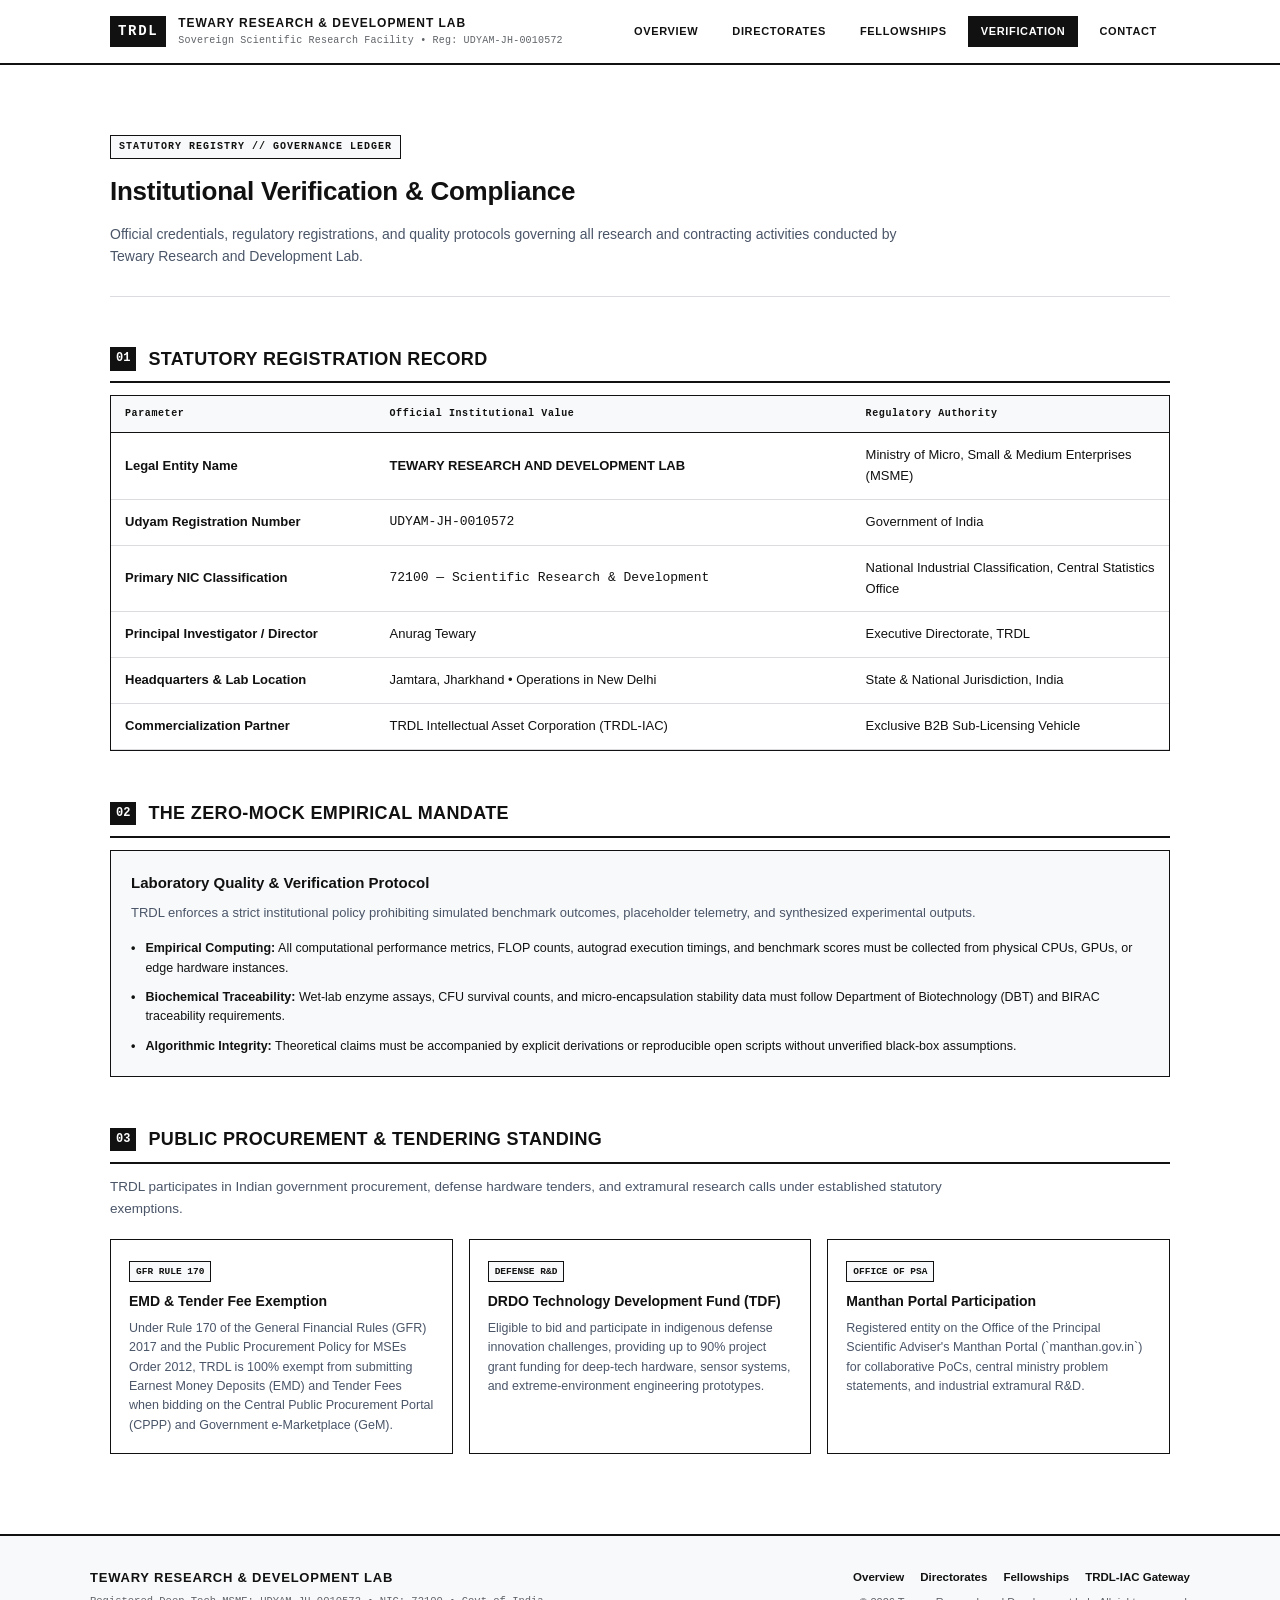
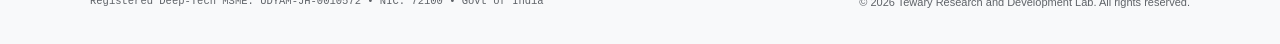
==== verification.html @ 32ca0531 "feat: initial release of TRDL sovereign website" ====
<!DOCTYPE html>
<html lang="en">
<head>
  <meta charset="UTF-8">
  <meta name="viewport" content="width=device-width, initial-scale=1.0">
  <title>Institutional Verification | Tewary Research and Development Lab (TRDL)</title>
  <meta name="description" content="Official statutory registry, governance records, and regulatory compliance standards of Tewary Research and Development Lab (TRDL).">
  <link rel="icon" type="image/svg+xml" href="assets/trdl_mark.svg">
  <link rel="stylesheet" href="styles.css">
</head>
<body>

  <!-- Top Institutional Bar -->
  <header class="top-nav">
    <div class="nav-inner">
      <div class="brand-group">
        <span class="brand-mark">TRDL</span>
        <div class="brand-meta">
          <span class="brand-title">TEWARY RESEARCH &amp; DEVELOPMENT LAB</span>
          <span class="brand-sub">Sovereign Scientific Research Facility &bull; Reg: UDYAM-JH-0010572</span>
        </div>
      </div>
      <nav class="nav-links">
        <a href="index.html">Overview</a>
        <a href="directorates.html">Directorates</a>
        <a href="fellowships.html">Fellowships</a>
        <a href="verification.html" class="active">Verification</a>
        <a href="index.html#contact">Contact</a>
      </nav>
    </div>
  </header>

  <main class="container">
    <section class="page-header">
      <div class="terminal-badge">STATUTORY REGISTRY // GOVERNANCE LEDGER</div>
      <h1 class="page-title">Institutional Verification &amp; Compliance</h1>
      <p class="page-lead">
        Official credentials, regulatory registrations, and quality protocols governing all research and contracting activities conducted by Tewary Research and Development Lab.
      </p>
    </section>

    <!-- Statutory Identifiers Table -->
    <section class="content-block">
      <div class="block-header">
        <span class="section-num">01</span>
        <h2>Statutory Registration Record</h2>
      </div>

      <div class="verification-table-wrap">
        <table class="verification-table">
          <thead>
            <tr>
              <th>Parameter</th>
              <th>Official Institutional Value</th>
              <th>Regulatory Authority</th>
            </tr>
          </thead>
          <tbody>
            <tr>
              <td class="param-name">Legal Entity Name</td>
              <td class="param-val"><strong>TEWARY RESEARCH AND DEVELOPMENT LAB</strong></td>
              <td>Ministry of Micro, Small &amp; Medium Enterprises (MSME)</td>
            </tr>
            <tr>
              <td class="param-name">Udyam Registration Number</td>
              <td class="param-val font-mono">UDYAM-JH-0010572</td>
              <td>Government of India</td>
            </tr>
            <tr>
              <td class="param-name">Primary NIC Classification</td>
              <td class="param-val font-mono">72100 &mdash; Scientific Research &amp; Development</td>
              <td>National Industrial Classification, Central Statistics Office</td>
            </tr>
            <tr>
              <td class="param-name">Principal Investigator / Director</td>
              <td class="param-val">Anurag Tewary</td>
              <td>Executive Directorate, TRDL</td>
            </tr>
            <tr>
              <td class="param-name">Headquarters &amp; Lab Location</td>
              <td class="param-val">Jamtara, Jharkhand &bull; Operations in New Delhi</td>
              <td>State &amp; National Jurisdiction, India</td>
            </tr>
            <tr>
              <td class="param-name">Commercialization Partner</td>
              <td class="param-val">TRDL Intellectual Asset Corporation (TRDL-IAC)</td>
              <td>Exclusive B2B Sub-Licensing Vehicle</td>
            </tr>
          </tbody>
        </table>
      </div>
    </section>

    <!-- Zero-Mock Standard -->
    <section class="content-block">
      <div class="block-header">
        <span class="section-num">02</span>
        <h2>The Zero-Mock Empirical Mandate</h2>
      </div>
      <div class="mandate-card">
        <h3>Laboratory Quality &amp; Verification Protocol</h3>
        <p>
          TRDL enforces a strict institutional policy prohibiting simulated benchmark outcomes, placeholder telemetry, and synthesized experimental outputs.
        </p>
        <div class="mandate-rules">
          <div class="rule-item">
            <span class="rule-bullet">&bull;</span>
            <div><strong>Empirical Computing:</strong> All computational performance metrics, FLOP counts, autograd execution timings, and benchmark scores must be collected from physical CPUs, GPUs, or edge hardware instances.</div>
          </div>
          <div class="rule-item">
            <span class="rule-bullet">&bull;</span>
            <div><strong>Biochemical Traceability:</strong> Wet-lab enzyme assays, CFU survival counts, and micro-encapsulation stability data must follow Department of Biotechnology (DBT) and BIRAC traceability requirements.</div>
          </div>
          <div class="rule-item">
            <span class="rule-bullet">&bull;</span>
            <div><strong>Algorithmic Integrity:</strong> Theoretical claims must be accompanied by explicit derivations or reproducible open scripts without unverified black-box assumptions.</div>
          </div>
        </div>
      </div>
    </section>

    <!-- Procurement & Tendering Standing -->
    <section class="content-block">
      <div class="block-header">
        <span class="section-num">03</span>
        <h2>Public Procurement &amp; Tendering Standing</h2>
      </div>
      <p class="section-intro">
        TRDL participates in Indian government procurement, defense hardware tenders, and extramural research calls under established statutory exemptions.
      </p>

      <div class="gov-schemes-grid">
        <div class="scheme-box">
          <div class="scheme-tag">GFR RULE 170</div>
          <h4>EMD &amp; Tender Fee Exemption</h4>
          <p>
            Under Rule 170 of the General Financial Rules (GFR) 2017 and the Public Procurement Policy for MSEs Order 2012, TRDL is 100% exempt from submitting Earnest Money Deposits (EMD) and Tender Fees when bidding on the Central Public Procurement Portal (CPPP) and Government e-Marketplace (GeM).
          </p>
        </div>

        <div class="scheme-box">
          <div class="scheme-tag">DEFENSE R&amp;D</div>
          <h4>DRDO Technology Development Fund (TDF)</h4>
          <p>
            Eligible to bid and participate in indigenous defense innovation challenges, providing up to 90% project grant funding for deep-tech hardware, sensor systems, and extreme-environment engineering prototypes.
          </p>
        </div>

        <div class="scheme-box">
          <div class="scheme-tag">OFFICE OF PSA</div>
          <h4>Manthan Portal Participation</h4>
          <p>
            Registered entity on the Office of the Principal Scientific Adviser's Manthan Portal (`manthan.gov.in`) for collaborative PoCs, central ministry problem statements, and industrial extramural R&amp;D.
          </p>
        </div>
      </div>
    </section>
  </main>

  <!-- Institutional Footer -->
  <footer class="footer">
    <div class="footer-inner">
      <div class="footer-col">
        <div class="footer-brand">TEWARY RESEARCH &amp; DEVELOPMENT LAB</div>
        <div class="footer-text">Registered Deep-Tech MSME: UDYAM-JH-0010572 &bull; NIC: 72100 &bull; Govt of India</div>
      </div>
      <div class="footer-col right">
        <div class="footer-links">
          <a href="index.html">Overview</a>
          <a href="directorates.html">Directorates</a>
          <a href="fellowships.html">Fellowships</a>
          <a href="https://trdl-iac.web.app" target="_blank" rel="noopener">TRDL-IAC Gateway</a>
        </div>
        <div class="copyright">&copy; 2026 Tewary Research and Development Lab. All rights reserved.</div>
      </div>
    </div>
  </footer>

</body>
</html>
---- styles.css ----
/* ==========================================================================
   TEWARY RESEARCH AND DEVELOPMENT LAB (TRDL) - OFFICIAL STYLESHEET
   Clean, Hyper-Objective, High-Contrast Scientific Terminal System
   ========================================================================== */

:root {
  --bg-primary: #ffffff;
  --bg-secondary: #f8f9fa;
  --bg-tertiary: #f1f3f4;
  --text-main: #111111;
  --text-secondary: #4a5568;
  --text-muted: #5f6368;
  --border-dark: #111111;
  --border-light: #dadce0;
  --accent-blue: #0d47a1;
  --accent-green: #1b5e20;
  --font-sans: -apple-system, BlinkMacSystemFont, "Segoe UI", Roboto, Helvetica, Arial, sans-serif;
  --font-mono: "JetBrains Mono", "Roboto Mono", "Courier New", Courier, monospace;
}

*, *::before, *::after {
  box-sizing: border-box;
  margin: 0;
  padding: 0;
}

body {
  background-color: var(--bg-primary);
  color: var(--text-main);
  font-family: var(--font-sans);
  font-size: 14px;
  line-height: 1.6;
  -webkit-font-smoothing: antialiased;
}

/* Common Typography & Layout */
a {
  color: inherit;
  text-decoration: none;
}

.container {
  max-width: 1100px;
  margin: 0 auto;
  padding: 32px 20px 80px 20px;
}

.font-mono {
  font-family: var(--font-mono);
}

/* Header & Navigation */
.top-nav {
  border-bottom: 2px solid var(--border-dark);
  background-color: var(--bg-primary);
  position: sticky;
  top: 0;
  z-index: 100;
}

.nav-inner {
  max-width: 1100px;
  margin: 0 auto;
  padding: 14px 20px;
  display: flex;
  justify-content: space-between;
  align-items: center;
  flex-wrap: wrap;
  gap: 16px;
}

.brand-group {
  display: flex;
  align-items: center;
  gap: 12px;
}

.brand-mark {
  background-color: var(--border-dark);
  color: #ffffff;
  font-family: var(--font-mono);
  font-weight: 800;
  font-size: 14px;
  padding: 4px 8px;
  letter-spacing: 0.12em;
}

.brand-meta {
  display: flex;
  flex-direction: column;
}

.brand-title {
  font-size: 12px;
  font-weight: 800;
  letter-spacing: 0.08em;
  text-transform: uppercase;
}

.brand-sub {
  font-size: 10px;
  color: var(--text-muted);
  font-family: var(--font-mono);
  letter-spacing: 0.02em;
}

.nav-links {
  display: flex;
  gap: 8px;
  flex-wrap: wrap;
}

.nav-links a {
  font-size: 11px;
  font-weight: 700;
  letter-spacing: 0.06em;
  text-transform: uppercase;
  padding: 6px 12px;
  border: 1px solid transparent;
  transition: all 0.15s ease;
}

.nav-links a:hover {
  border-color: var(--border-dark);
  background-color: var(--bg-secondary);
}

.nav-links a.active {
  background-color: var(--border-dark);
  color: #ffffff;
  border-color: var(--border-dark);
}

/* Terminal Badges & Headings */
.terminal-badge {
  display: inline-block;
  font-family: var(--font-mono);
  font-size: 10px;
  font-weight: 700;
  letter-spacing: 0.1em;
  padding: 3px 8px;
  background-color: var(--bg-secondary);
  border: 1px solid var(--border-dark);
  margin-bottom: 12px;
}

.hero-section {
  padding: 40px 0 32px 0;
  border-bottom: 1px solid var(--border-light);
}

.hero-title {
  font-size: 28px;
  font-weight: 800;
  line-height: 1.25;
  letter-spacing: -0.02em;
  margin-bottom: 16px;
  max-width: 900px;
}

.hero-lead {
  font-size: 15px;
  line-height: 1.6;
  color: var(--text-secondary);
  max-width: 860px;
  margin-bottom: 24px;
}

.page-header {
  padding: 36px 0 28px 0;
  border-bottom: 1px solid var(--border-light);
  margin-bottom: 32px;
}

.page-title {
  font-size: 26px;
  font-weight: 800;
  letter-spacing: -0.01em;
  margin-bottom: 10px;
}

.page-lead {
  font-size: 14px;
  color: var(--text-secondary);
  max-width: 800px;
}

/* Metadata Strip */
.meta-strip {
  display: grid;
  grid-template-columns: repeat(auto-fit, minmax(200px, 1fr));
  gap: 12px;
  background-color: var(--bg-secondary);
  border: 1px solid var(--border-dark);
  padding: 14px 18px;
  margin-top: 20px;
}

.meta-item {
  display: flex;
  flex-direction: column;
  gap: 3px;
}

.meta-label {
  font-family: var(--font-mono);
  font-size: 9px;
  font-weight: 700;
  color: var(--text-muted);
  letter-spacing: 0.08em;
}

.meta-value {
  font-size: 12px;
  font-weight: 700;
  color: var(--text-main);
}

/* Content Blocks */
.content-block {
  margin-top: 48px;
}

.block-header {
  display: flex;
  align-items: center;
  gap: 12px;
  margin-bottom: 12px;
  border-bottom: 2px solid var(--border-dark);
  padding-bottom: 8px;
}

.section-num {
  font-family: var(--font-mono);
  font-size: 12px;
  font-weight: 800;
  background-color: var(--border-dark);
  color: #ffffff;
  padding: 2px 6px;
}

.block-header h2 {
  font-size: 18px;
  font-weight: 800;
  letter-spacing: 0.02em;
  text-transform: uppercase;
}

.section-intro {
  font-size: 13.5px;
  color: var(--text-secondary);
  margin-bottom: 20px;
  max-width: 850px;
}

/* 2x2 Grid & Cards */
.grid-2x2 {
  display: grid;
  grid-template-columns: repeat(auto-fit, minmax(460px, 1fr));
  gap: 20px;
}

.card {
  border: 1px solid var(--border-dark);
  padding: 20px;
  background-color: #ffffff;
  display: flex;
  flex-direction: column;
  transition: transform 0.15s ease, box-shadow 0.15s ease;
}

.card:hover {
  box-shadow: 4px 4px 0px rgba(0,0,0,0.9);
  transform: translate(-1px, -1px);
}

.card-tag {
  font-family: var(--font-mono);
  font-size: 9.5px;
  font-weight: 700;
  color: var(--text-muted);
  letter-spacing: 0.06em;
  margin-bottom: 6px;
}

.card-title {
  font-size: 16px;
  font-weight: 800;
  line-height: 1.35;
  margin-bottom: 10px;
}

.card-text {
  font-size: 13px;
  color: var(--text-secondary);
  line-height: 1.6;
  margin-bottom: 14px;
  flex-grow: 1;
}

.card-points {
  list-style: none;
  font-size: 11.5px;
  border-top: 1px solid var(--border-light);
  padding-top: 10px;
}

.card-points li {
  position: relative;
  padding-left: 14px;
  margin-bottom: 4px;
  color: var(--text-main);
  font-family: var(--font-mono);
}

.card-points li::before {
  content: ">";
  position: absolute;
  left: 0;
  color: var(--text-muted);
  font-weight: bold;
}

/* Notice Panel */
.notice-panel {
  border: 1px solid var(--border-dark);
  border-left: 5px solid var(--border-dark);
  background-color: var(--bg-secondary);
  padding: 16px 20px;
  margin-bottom: 20px;
}

.notice-title {
  font-family: var(--font-mono);
  font-size: 11px;
  font-weight: 800;
  letter-spacing: 0.08em;
  margin-bottom: 6px;
}

.notice-panel p {
  font-size: 13px;
  color: var(--text-secondary);
  line-height: 1.6;
}

.governance-grid {
  display: grid;
  grid-template-columns: repeat(auto-fit, minmax(320px, 1fr));
  gap: 16px;
}

.gov-cell {
  border: 1px solid var(--border-light);
  padding: 16px;
  background-color: #ffffff;
}

.gov-label {
  font-family: var(--font-mono);
  font-size: 10px;
  font-weight: 700;
  letter-spacing: 0.06em;
  color: var(--text-main);
  margin-bottom: 6px;
}

.gov-cell p {
  font-size: 12.5px;
  color: var(--text-secondary);
}

/* Fellows Summary */
.fellows-summary-grid {
  display: grid;
  grid-template-columns: repeat(auto-fit, minmax(360px, 1fr));
  gap: 20px;
}

.fellow-summary-card {
  border: 1px solid var(--border-dark);
  padding: 22px;
  background-color: var(--bg-secondary);
  display: flex;
  flex-direction: column;
}

.fellow-badge {
  font-family: var(--font-mono);
  font-size: 9.5px;
  font-weight: 700;
  color: var(--text-muted);
  letter-spacing: 0.08em;
  margin-bottom: 8px;
}

.fellow-summary-card h3 {
  font-size: 18px;
  font-weight: 800;
  margin-bottom: 4px;
}

.fellow-field {
  font-size: 12px;
  font-family: var(--font-mono);
  color: var(--accent-blue);
  font-weight: 600;
  margin-bottom: 12px;
}

.fellow-summary-card p {
  font-size: 12.5px;
  color: var(--text-secondary);
  line-height: 1.6;
  margin-bottom: 16px;
  flex-grow: 1;
}

.link-btn {
  display: inline-block;
  align-self: flex-start;
  font-size: 11px;
  font-weight: 700;
  font-family: var(--font-mono);
  padding: 6px 12px;
  background-color: #ffffff;
  border: 1px solid var(--border-dark);
  text-transform: uppercase;
  transition: all 0.15s ease;
}

.link-btn:hover {
  background-color: var(--border-dark);
  color: #ffffff;
}

/* Contact Box */
.contact-box {
  border: 1px solid var(--border-dark);
  background-color: #ffffff;
  padding: 16px 20px;
}

.contact-row {
  display: flex;
  padding: 8px 0;
  border-bottom: 1px solid var(--border-light);
  font-size: 12.5px;
}

.contact-row:last-child {
  border-bottom: none;
}

.contact-key {
  width: 220px;
  font-family: var(--font-mono);
  font-size: 10px;
  font-weight: 700;
  color: var(--text-muted);
  letter-spacing: 0.06em;
}

.contact-val {
  color: var(--text-main);
  font-weight: 600;
}

.contact-val a {
  text-decoration: underline;
}

/* Directorates Page Styles */
.directorate-section {
  margin-bottom: 48px;
}

.division-banner {
  background-color: var(--bg-secondary);
  border: 1px solid var(--border-dark);
  border-left: 6px solid var(--border-dark);
  padding: 12px 18px;
  display: flex;
  justify-content: space-between;
  align-items: center;
  margin-bottom: 16px;
  flex-wrap: wrap;
  gap: 8px;
}

.division-banner h2 {
  font-size: 14px;
  font-weight: 800;
  letter-spacing: 0.05em;
  text-transform: uppercase;
}

.division-tag {
  font-family: var(--font-mono);
  font-size: 10px;
  font-weight: 700;
  padding: 2px 6px;
  border: 1px solid var(--border-dark);
  background-color: #ffffff;
}

.dept-card {
  border: 1px solid var(--border-light);
  padding: 18px 20px;
  margin-bottom: 12px;
  background-color: #ffffff;
}

.dept-meta {
  display: flex;
  align-items: baseline;
  gap: 12px;
  margin-bottom: 8px;
}

.dept-code {
  font-family: var(--font-mono);
  font-size: 11px;
  font-weight: 800;
  background-color: var(--bg-secondary);
  border: 1px solid var(--border-dark);
  padding: 2px 6px;
}

.dept-meta h3 {
  font-size: 15px;
  font-weight: 800;
}

.dept-desc {
  font-size: 13px;
  color: var(--text-secondary);
  line-height: 1.6;
  margin-bottom: 12px;
}

.dept-specs {
  display: flex;
  gap: 8px;
  flex-wrap: wrap;
}

.spec-chip {
  font-family: var(--font-mono);
  font-size: 9.5px;
  font-weight: 600;
  color: var(--text-muted);
  background-color: var(--bg-secondary);
  padding: 3px 8px;
  border: 1px solid var(--border-light);
}

/* Fellowships Page Styles */
.principles-grid {
  display: grid;
  grid-template-columns: repeat(auto-fit, minmax(240px, 1fr));
  gap: 16px;
  margin-bottom: 24px;
}

.principle-card {
  border: 1px solid var(--border-light);
  padding: 16px;
  background-color: var(--bg-secondary);
}

.principle-title {
  font-size: 12px;
  font-weight: 800;
  font-family: var(--font-mono);
  margin-bottom: 6px;
  letter-spacing: 0.04em;
}

.principle-card p {
  font-size: 12px;
  color: var(--text-secondary);
  line-height: 1.55;
}

.fellow-dossier-card {
  border: 2px solid var(--border-dark);
  padding: 24px;
  margin-bottom: 32px;
  background-color: #ffffff;
}

.fellow-header {
  display: flex;
  justify-content: space-between;
  align-items: flex-start;
  border-bottom: 1px solid var(--border-light);
  padding-bottom: 16px;
  margin-bottom: 16px;
  flex-wrap: wrap;
  gap: 12px;
}

.badge-ref {
  font-family: var(--font-mono);
  font-size: 9.5px;
  font-weight: 700;
  color: var(--text-muted);
  letter-spacing: 0.08em;
}

.fellow-name {
  font-size: 20px;
  font-weight: 800;
  margin-top: 2px;
}

.fellow-title {
  font-size: 12.5px;
  font-family: var(--font-mono);
  color: var(--accent-blue);
  font-weight: 600;
}

.fellow-dept-badge {
  font-family: var(--font-mono);
  font-size: 10px;
  font-weight: 700;
  border: 1px solid var(--border-dark);
  background-color: var(--bg-secondary);
  padding: 4px 8px;
}

.fellow-lead {
  font-size: 13px;
  color: var(--text-secondary);
  margin-bottom: 16px;
  line-height: 1.6;
}

.wp-table-wrap {
  overflow-x: auto;
  border: 1px solid var(--border-dark);
  margin-bottom: 16px;
}

.wp-table {
  width: 100%;
  border-collapse: collapse;
  font-size: 12.5px;
}

.wp-table th {
  background-color: var(--bg-secondary);
  text-align: left;
  padding: 8px 12px;
  font-family: var(--font-mono);
  font-size: 10px;
  font-weight: 700;
  letter-spacing: 0.06em;
  border-bottom: 1px solid var(--border-dark);
}

.wp-table td {
  padding: 10px 12px;
  border-bottom: 1px solid var(--border-light);
  vertical-align: top;
}

.wp-table tr:last-child td {
  border-bottom: none;
}

.wp-id {
  font-family: var(--font-mono);
  font-weight: 700;
  white-space: nowrap;
  color: var(--border-dark);
}

.succession-notice {
  background-color: var(--bg-secondary);
  border-left: 4px solid var(--accent-green);
  padding: 10px 14px;
  font-size: 12px;
  line-height: 1.55;
  color: var(--text-secondary);
}

/* Verification Page Styles */
.verification-table-wrap {
  overflow-x: auto;
  border: 1px solid var(--border-dark);
}

.verification-table {
  width: 100%;
  border-collapse: collapse;
  font-size: 13px;
}

.verification-table th {
  background-color: var(--bg-secondary);
  text-align: left;
  padding: 10px 14px;
  font-family: var(--font-mono);
  font-size: 10px;
  font-weight: 700;
  letter-spacing: 0.06em;
  border-bottom: 1px solid var(--border-dark);
}

.verification-table td {
  padding: 12px 14px;
  border-bottom: 1px solid var(--border-light);
}

.param-name {
  font-weight: 700;
  width: 25%;
}

.param-val {
  width: 45%;
}

.mandate-card {
  border: 1px solid var(--border-dark);
  background-color: var(--bg-secondary);
  padding: 20px;
}

.mandate-card h3 {
  font-size: 15px;
  font-weight: 800;
  margin-bottom: 8px;
}

.mandate-card p {
  font-size: 13px;
  color: var(--text-secondary);
  margin-bottom: 16px;
  line-height: 1.6;
}

.mandate-rules {
  display: flex;
  flex-direction: column;
  gap: 10px;
}

.rule-item {
  display: flex;
  gap: 10px;
  font-size: 12.5px;
  line-height: 1.55;
  color: var(--text-main);
}

.rule-bullet {
  font-weight: bold;
}

.gov-schemes-grid {
  display: grid;
  grid-template-columns: repeat(auto-fit, minmax(300px, 1fr));
  gap: 16px;
}

.scheme-box {
  border: 1px solid var(--border-dark);
  padding: 18px;
  background-color: #ffffff;
}

.scheme-tag {
  display: inline-block;
  font-family: var(--font-mono);
  font-size: 9.5px;
  font-weight: 700;
  background-color: var(--bg-secondary);
  border: 1px solid var(--border-dark);
  padding: 2px 6px;
  margin-bottom: 8px;
}

.scheme-box h4 {
  font-size: 14px;
  font-weight: 800;
  margin-bottom: 6px;
}

.scheme-box p {
  font-size: 12.5px;
  color: var(--text-secondary);
  line-height: 1.55;
}

/* Footer */
.footer {
  border-top: 2px solid var(--border-dark);
  background-color: var(--bg-secondary);
  padding: 32px 20px;
  font-size: 12px;
}

.footer-inner {
  max-width: 1100px;
  margin: 0 auto;
  display: flex;
  justify-content: space-between;
  align-items: flex-start;
  flex-wrap: wrap;
  gap: 20px;
}

.footer-brand {
  font-weight: 800;
  font-size: 13px;
  letter-spacing: 0.06em;
  margin-bottom: 4px;
}

.footer-text {
  color: var(--text-muted);
  font-family: var(--font-mono);
  font-size: 10.5px;
}

.footer-col.right {
  display: flex;
  flex-direction: column;
  align-items: flex-end;
  gap: 8px;
}

.footer-links {
  display: flex;
  gap: 16px;
  font-weight: 600;
  font-size: 11.5px;
}

.footer-links a:hover {
  text-decoration: underline;
}

.copyright {
  color: var(--text-muted);
  font-size: 11px;
}

/* Responsive Overrides */
@media (max-width: 768px) {
  .nav-inner {
    flex-direction: column;
    align-items: flex-start;
  }
  .nav-links {
    width: 100%;
    justify-content: flex-start;
  }
  .grid-2x2 {
    grid-template-columns: 1fr;
  }
  .footer-inner {
    flex-direction: column;
    align-items: flex-start;
  }
  .footer-col.right {
    align-items: flex-start;
  }
  .contact-row {
    flex-direction: column;
    gap: 4px;
  }
  .contact-key {
    width: 100%;
  }
}
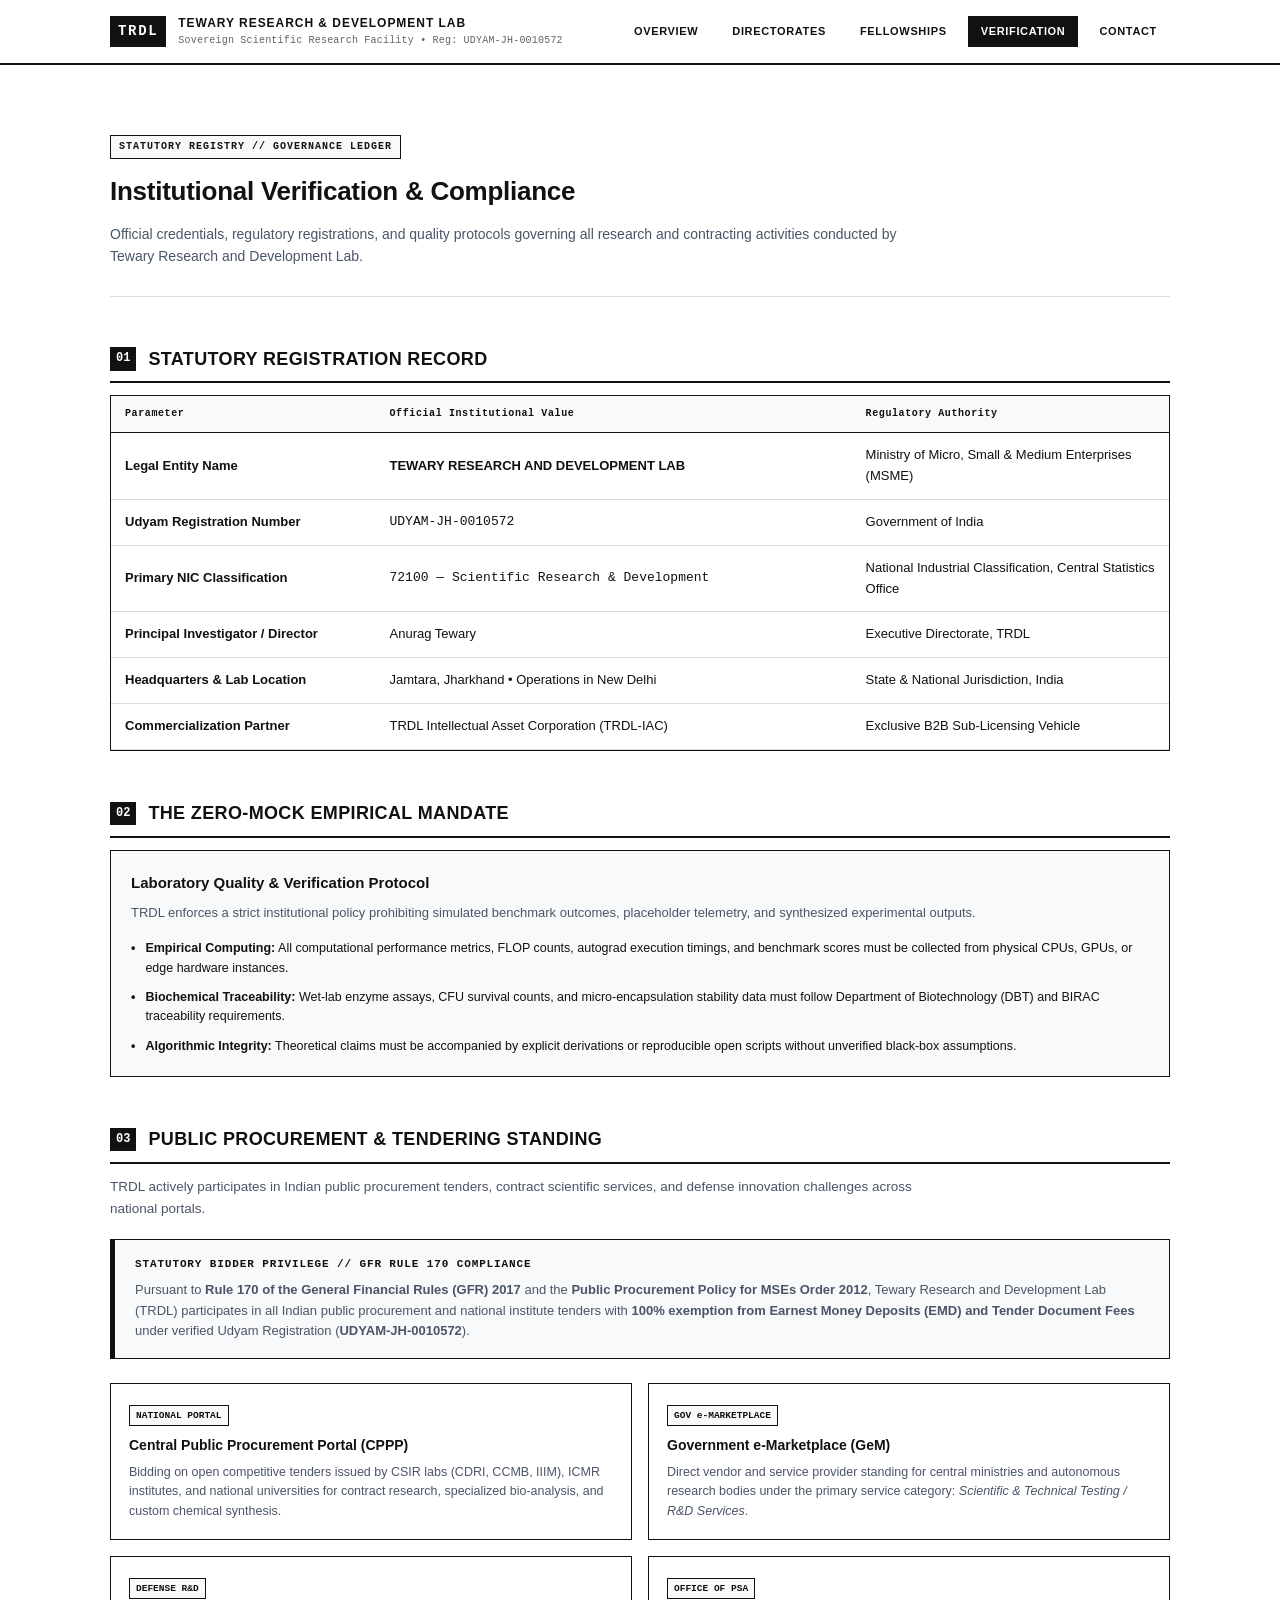
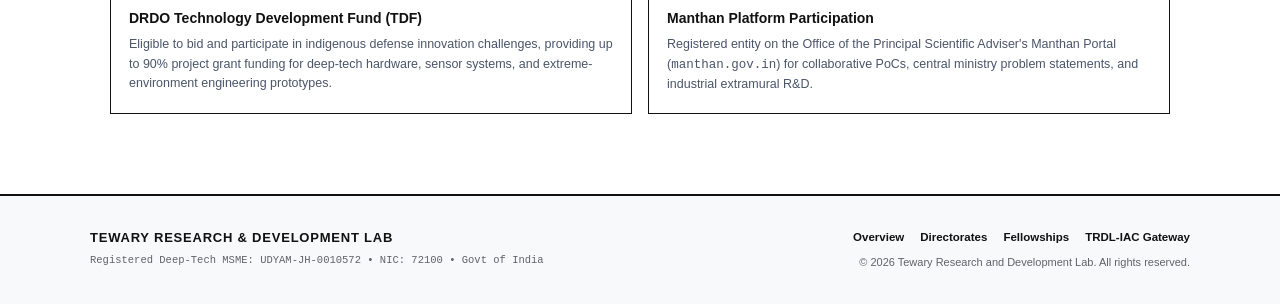
==== commit e0bc7736: "fix: separate GFR Rule 170 compliance banner and balance procurement grid" ====
--- a/verification.html
+++ b/verification.html
@@ -126,15 +126,32 @@
         <h2>Public Procurement &amp; Tendering Standing</h2>
       </div>
       <p class="section-intro">
-        TRDL participates in Indian government procurement, defense hardware tenders, and extramural research calls under established statutory exemptions.
+        TRDL actively participates in Indian public procurement tenders, contract scientific services, and defense innovation challenges across national portals.
       </p>
 
+      <!-- Statutory Exemption Privilege Banner -->
+      <div class="notice-panel" style="margin-bottom: 24px;">
+        <div class="notice-title">STATUTORY BIDDER PRIVILEGE // GFR RULE 170 COMPLIANCE</div>
+        <p>
+          Pursuant to <strong>Rule 170 of the General Financial Rules (GFR) 2017</strong> and the <strong>Public Procurement Policy for MSEs Order 2012</strong>, Tewary Research and Development Lab (TRDL) participates in all Indian public procurement and national institute tenders with <strong>100% exemption from Earnest Money Deposits (EMD) and Tender Document Fees</strong> under verified Udyam Registration (<strong>UDYAM-JH-0010572</strong>).
+        </p>
+      </div>
+
+      <!-- Tendering Portals Grid -->
       <div class="gov-schemes-grid">
         <div class="scheme-box">
-          <div class="scheme-tag">GFR RULE 170</div>
-          <h4>EMD &amp; Tender Fee Exemption</h4>
+          <div class="scheme-tag">NATIONAL PORTAL</div>
+          <h4>Central Public Procurement Portal (CPPP)</h4>
           <p>
-            Under Rule 170 of the General Financial Rules (GFR) 2017 and the Public Procurement Policy for MSEs Order 2012, TRDL is 100% exempt from submitting Earnest Money Deposits (EMD) and Tender Fees when bidding on the Central Public Procurement Portal (CPPP) and Government e-Marketplace (GeM).
+            Bidding on open competitive tenders issued by CSIR labs (CDRI, CCMB, IIIM), ICMR institutes, and national universities for contract research, specialized bio-analysis, and custom chemical synthesis.
+          </p>
+        </div>
+
+        <div class="scheme-box">
+          <div class="scheme-tag">GOV e-MARKETPLACE</div>
+          <h4>Government e-Marketplace (GeM)</h4>
+          <p>
+            Direct vendor and service provider standing for central ministries and autonomous research bodies under the primary service category: <em>Scientific &amp; Technical Testing / R&amp;D Services</em>.
           </p>
         </div>
 
@@ -148,9 +165,9 @@
 
         <div class="scheme-box">
           <div class="scheme-tag">OFFICE OF PSA</div>
-          <h4>Manthan Portal Participation</h4>
+          <h4>Manthan Platform Participation</h4>
           <p>
-            Registered entity on the Office of the Principal Scientific Adviser's Manthan Portal (`manthan.gov.in`) for collaborative PoCs, central ministry problem statements, and industrial extramural R&amp;D.
+            Registered entity on the Office of the Principal Scientific Adviser's Manthan Portal (<code>manthan.gov.in</code>) for collaborative PoCs, central ministry problem statements, and industrial extramural R&amp;D.
           </p>
         </div>
       </div>
--- a/styles.css
+++ b/styles.css
@@ -763,8 +763,14 @@
 
 .gov-schemes-grid {
   display: grid;
-  grid-template-columns: repeat(auto-fit, minmax(300px, 1fr));
+  grid-template-columns: repeat(2, 1fr);
   gap: 16px;
+}
+
+@media (max-width: 768px) {
+  .gov-schemes-grid {
+    grid-template-columns: 1fr;
+  }
 }
 
 .scheme-box {
